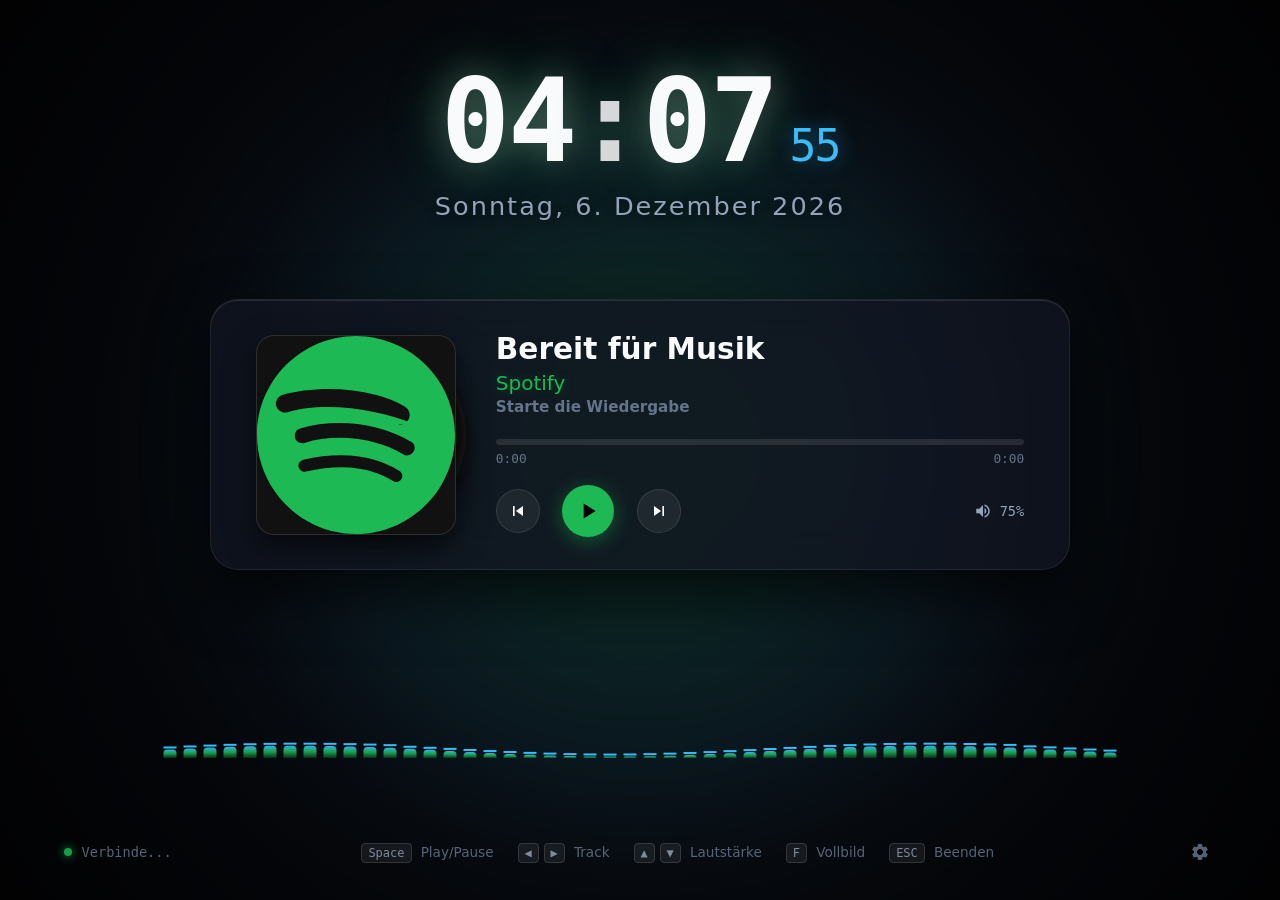
==== assets/index.html @ 856a1a88 "feat(screensaver): initial release v1.0 with WebKitGTK, AES-256-GCM, Canvas Visualizer and MPRIS" ====
<!DOCTYPE html>
<html lang="de">
<head>
  <meta charset="UTF-8">
  <meta name="viewport" content="width=device-width, initial-scale=1.0">
  <title>Spotify Screensaver</title>
  <link rel="stylesheet" href="style.css">
</head>
<body>
  <!-- Ambient background glow matching album art or neon green -->
  <div class="ambient-glow" id="ambientGlow"></div>
  <div class="vignette"></div>

  <!-- Main Screensaver Canvas & Layout -->
  <main class="screensaver-container">
    <!-- Top: Clock & Date -->
    <header class="clock-section">
      <div class="time-display" id="timeDisplay">
        <span id="hours">00</span><span class="colon">:</span><span id="minutes">00</span><span class="seconds-sub" id="seconds">00</span>
      </div>
      <div class="date-display" id="dateDisplay">Lade Datum...</div>
    </header>

    <!-- Center: Spotify Player Glassmorphism Card -->
    <section class="player-card" id="playerCard">
      <div class="cover-wrapper">
        <div class="vinyl-disc" id="vinylDisc">
          <div class="vinyl-grooves"></div>
          <div class="vinyl-center"></div>
        </div>
        <img id="coverImg" class="album-cover" src="data:image/svg+xml;utf8,<svg xmlns='http://www.w3.org/2000/svg' width='300' height='300' viewBox='0 0 24 24' fill='%231db954'><path d='M12 0C5.4 0 0 5.4 0 12s5.4 12 12 12 12-5.4 12-12S18.66 0 12 0zm5.521 17.34c-.24.359-.66.48-1.021.24-2.82-1.74-6.36-2.101-10.561-1.141-.418.122-.779-.179-.899-.539-.12-.421.18-.78.54-.9 4.56-1.021 8.52-.6 11.64 1.32.42.18.479.659.301 1.02zm1.44-3.3c-.301.42-.841.6-1.262.3-3.239-1.98-8.159-2.58-11.939-1.38-.479.12-1.02-.12-1.14-.6-.12-.48.12-1.021.6-1.141C9.6 9.9 15 10.561 18.72 12.84c.361.181.54.78.241 1.2zm.12-3.36C13.38 8.4 7.26 8.16 3.72 9.24c-.6.18-1.2-.18-1.38-.72-.18-.6.18-1.2.72-1.38 4.08-1.2 10.8-1.02 14.88 1.44.54.3.72 1.02.42 1.56-.3.48-1.02.72-1.26.54z'/></svg>" alt="Album Cover">
      </div>

      <div class="track-details">
        <div class="title-container">
          <h1 class="track-title" id="trackTitle">Bereit für Musik</h1>
        </div>
        <h2 class="track-artist" id="trackArtist">Spotify</h2>
        <h3 class="track-album" id="trackAlbum">Starte die Wiedergabe</h3>

        <!-- Progress Bar -->
        <div class="progress-section">
          <div class="progress-bar-container" id="progressBarContainer">
            <div class="progress-fill" id="progressFill"></div>
          </div>
          <div class="time-stamps">
            <span id="currentTime">0:00</span>
            <span id="totalTime">0:00</span>
          </div>
        </div>

        <!-- Interactive Controls -->
        <div class="controls-bar">
          <button class="btn-ctrl" id="btnPrev" title="Vorheriger Track (Pfeil Links)">
            <svg viewBox="0 0 24 24" fill="currentColor"><path d="M6 6h2v12H6zm3.5 6l8.5 6V6z"/></svg>
          </button>
          <button class="btn-ctrl btn-play" id="btnPlay" title="Wiedergabe/Pause (Leertaste)">
            <svg id="playIcon" viewBox="0 0 24 24" fill="currentColor"><path d="M8 5v14l11-7z"/></svg>
            <svg id="pauseIcon" class="hidden" viewBox="0 0 24 24" fill="currentColor"><path d="M6 19h4V5H6v14zm8-14v14h4V5h-4z"/></svg>
          </button>
          <button class="btn-ctrl" id="btnNext" title="Nächster Track (Pfeil Rechts)">
            <svg viewBox="0 0 24 24" fill="currentColor"><path d="M6 18l8.5-6L6 6v12zM16 6v12h2V6h-2z"/></svg>
          </button>
          <div class="volume-container">
            <svg class="vol-icon" viewBox="0 0 24 24" fill="currentColor"><path d="M3 9v6h4l5 5V4L7 9H3zm13.5 3c0-1.77-1.02-3.29-2.5-4.03v8.05c1.48-.73 2.5-2.25 2.5-4.02zM14 3.23v2.06c2.89.86 5 3.54 5 6.71s-2.11 5.85-5 6.71v2.06c4.01-.91 7-4.49 7-8.77s-2.99-7.86-7-8.77z"/></svg>
            <span id="volText">75%</span>
          </div>
        </div>
      </div>
    </section>

    <!-- Bottom: Dynamic Audio Spectrum Canvas Visualizer -->
    <div class="visualizer-container">
      <canvas id="visualizerCanvas"></canvas>
    </div>

    <!-- Footer: Status & Hotkey Hints -->
    <footer class="hud-footer" id="hudFooter">
      <div class="source-indicator">
        <span class="status-dot" id="statusDot"></span>
        <span id="sourceLabel">Verbinde...</span>
      </div>
      <div class="hotkey-hints">
        <span><kbd>Space</kbd> Play/Pause</span>
        <span><kbd>◀</kbd><kbd>▶</kbd> Track</span>
        <span><kbd>▲</kbd><kbd>▼</kbd> Lautstärke</span>
        <span><kbd>F</kbd> Vollbild</span>
        <span><kbd>ESC</kbd> Beenden</span>
      </div>
      <button class="btn-settings" id="btnSettings" title="Einstellungen">
        <svg viewBox="0 0 24 24" fill="currentColor"><path d="M19.14 12.94c.04-.3.06-.61.06-.94 0-.32-.02-.64-.07-.94l2.03-1.58c.18-.14.23-.41.12-.61l-1.92-3.32c-.12-.22-.37-.29-.59-.22l-2.39.96c-.5-.38-1.03-.7-1.62-.94l-.36-2.54c-.04-.24-.24-.41-.48-.41h-3.84c-.24 0-.43.17-.47.41l-.36 2.54c-.59.24-1.13.57-1.62.94l-2.39-.96c-.22-.08-.47 0-.59.22L2.74 8.87c-.12.21-.08.47.12.61l2.03 1.58c-.05.3-.09.63-.09.94s.02.64.07.94l-2.03 1.58c-.18.14-.23.41-.12.61l1.92 3.32c.12.22.37.29.59.22l2.39-.96c.5.38 1.03.7 1.62.94l.36 2.54c.05.24.24.41.48.41h3.84c.24 0 .44-.17.47-.41l.36-2.54c.59-.24 1.13-.56 1.62-.94l2.39.96c.22.08.47 0 .59-.22l1.92-3.32c.12-.22.07-.47-.12-.61l-2.01-1.58zM12 15.6c-1.98 0-3.6-1.62-3.6-3.6s1.62-3.6 3.6-3.6 3.6 1.62 3.6 3.6-1.62 3.6-3.6 3.6z"/></svg>
      </button>
    </footer>
  </main>

  <!-- Settings Modal -->
  <div class="modal-overlay hidden" id="modalSettings">
    <div class="modal-content">
      <div class="modal-header">
        <h2>⚙️ Screensaver Einstellungen</h2>
        <button class="btn-close" id="btnCloseModal">&times;</button>
      </div>
      <div class="modal-body">
        <div class="form-group">
          <label for="cfgVisualizer">Visualizer-Stil:</label>
          <select id="cfgVisualizer">
            <option value="bars">Frequenzbalken (Bars)</option>
            <option value="wave">Oszillographische Welle (Wave)</option>
            <option value="minimal">Minimalistischer Glow</option>
          </select>
        </div>
        <div class="form-group">
          <label>
            <input type="checkbox" id="cfgClockFormat" checked> 24-Stunden-Uhrzeit verwenden
          </label>
        </div>
        <div class="form-group">
          <label>
            <input type="checkbox" id="cfgAutoSkip"> KI-Mood DJ aktiv (Skip bei unpassenden Songs)
          </label>
        </div>
        <div class="form-group">
          <label for="cfgAIKey">FreeLLM / OpenAI API-Key:</label>
          <input type="password" id="cfgAIKey" placeholder="freellmapi-...">
        </div>
        <div class="form-group">
          <label for="cfgAIUrl">KI API Base URL:</label>
          <input type="text" id="cfgAIUrl" value="http://localhost:9001">
        </div>
      </div>
      <div class="modal-footer">
        <button class="btn-primary" id="btnSaveConfig">Speichern</button>
      </div>
    </div>
  </div>

  <script src="app.js"></script>
</body>
</html>
---- assets/style.css ----
:root {
  --bg-deep: #07090e;
  --panel-bg: rgba(18, 22, 34, 0.72);
  --panel-border: rgba(255, 255, 255, 0.08);
  --spotify-green: #1db954;
  --spotify-glow: rgba(29, 185, 84, 0.4);
  --accent-cyan: #38bdf8;
  --text-primary: #f8fafc;
  --text-secondary: #94a3b8;
  --text-muted: #64748b;
  --font-sans: system-ui, -apple-system, BlinkMacSystemFont, "Segoe UI", Roboto, sans-serif;
  --font-mono: "JetBrains Mono", "SF Mono", Consolas, Menlo, monospace;
}

* {
  box-sizing: border-box;
  margin: 0;
  padding: 0;
  user-select: none;
  -webkit-user-select: none;
}

html, body {
  width: 100vw;
  height: 100vh;
  overflow: hidden;
  background-color: var(--bg-deep);
  color: var(--text-primary);
  font-family: var(--font-sans);
}

body.hide-cursor {
  cursor: none;
}

/* Ambient glow background */
.ambient-glow {
  position: absolute;
  top: 50%;
  left: 50%;
  transform: translate(-50%, -50%);
  width: 90vw;
  height: 90vh;
  border-radius: 50%;
  background: radial-gradient(circle, var(--spotify-glow) 0%, rgba(56, 189, 248, 0.15) 40%, transparent 70%);
  filter: blur(80px);
  opacity: 0.65;
  transition: background 1.5s ease, opacity 1.5s ease;
  z-index: 0;
  pointer-events: none;
}

.vignette {
  position: absolute;
  inset: 0;
  background: radial-gradient(circle at center, transparent 40%, rgba(0, 0, 0, 0.8) 100%);
  z-index: 1;
  pointer-events: none;
}

.screensaver-container {
  position: relative;
  z-index: 2;
  width: 100vw;
  height: 100vh;
  display: flex;
  flex-direction: column;
  justify-content: space-between;
  align-items: center;
  padding: 3rem 4rem 2rem 4rem;
}

/* Clock Header */
.clock-section {
  text-align: center;
  display: flex;
  flex-direction: column;
  align-items: center;
  margin-top: 1rem;
}

.time-display {
  font-family: var(--font-mono);
  font-size: clamp(4.5rem, 9vw, 8.5rem);
  font-weight: 700;
  letter-spacing: -2px;
  line-height: 1;
  color: var(--text-primary);
  text-shadow: 0 0 35px rgba(255, 255, 255, 0.25), 0 0 60px var(--spotify-glow);
  display: flex;
  align-items: baseline;
}

.colon {
  animation: pulse 1s infinite;
  opacity: 0.85;
}

@keyframes pulse {
  0%, 100% { opacity: 0.85; }
  50% { opacity: 0.3; }
}

.seconds-sub {
  font-size: clamp(1.8rem, 3.5vw, 3.2rem);
  color: var(--accent-cyan);
  margin-left: 0.75rem;
  font-weight: 500;
  text-shadow: 0 0 20px rgba(56, 189, 248, 0.5);
}

.date-display {
  font-size: clamp(1.1rem, 2vw, 1.6rem);
  font-weight: 400;
  color: var(--text-secondary);
  letter-spacing: 2px;
  text-transform: capitalize;
  margin-top: 0.75rem;
  text-shadow: 0 2px 10px rgba(0, 0, 0, 0.5);
}

/* Player Card */
.player-card {
  display: flex;
  align-items: center;
  gap: 2.5rem;
  background: var(--panel-bg);
  border: 1px solid var(--panel-border);
  backdrop-filter: blur(24px);
  -webkit-backdrop-filter: blur(24px);
  padding: 2rem 2.8rem;
  border-radius: 28px;
  box-shadow: 0 25px 60px rgba(0, 0, 0, 0.7), inset 0 1px 0 rgba(255, 255, 255, 0.1);
  max-width: 860px;
  width: 90%;
  transition: transform 0.3s cubic-bezier(0.16, 1, 0.3, 1), box-shadow 0.3s ease;
}

.player-card:hover {
  transform: translateY(-2px);
  box-shadow: 0 30px 70px rgba(0, 0, 0, 0.8), 0 0 30px rgba(29, 185, 84, 0.2);
}

.cover-wrapper {
  position: relative;
  width: 200px;
  height: 200px;
  flex-shrink: 0;
}

.album-cover {
  position: relative;
  z-index: 2;
  width: 100%;
  height: 100%;
  border-radius: 18px;
  object-fit: cover;
  box-shadow: 0 12px 30px rgba(0, 0, 0, 0.6);
  border: 1px solid rgba(255, 255, 255, 0.12);
  background: #111;
}

/* Vinyl disc animation behind cover */
.vinyl-disc {
  position: absolute;
  top: 10px;
  left: 30px;
  width: 180px;
  height: 180px;
  border-radius: 50%;
  background: radial-gradient(circle, #080808 20%, #1a1a1a 45%, #0d0d0d 65%, #222 75%, #050505 100%);
  box-shadow: 0 10px 25px rgba(0, 0, 0, 0.7);
  z-index: 1;
  transition: transform 0.6s cubic-bezier(0.16, 1, 0.3, 1);
}

.is-playing .vinyl-disc {
  transform: translateX(45px);
  animation: spin 3s linear infinite;
}

@keyframes spin {
  100% { transform: translateX(45px) rotate(360deg); }
}

.vinyl-center {
  position: absolute;
  top: 50%;
  left: 50%;
  transform: translate(-50%, -50%);
  width: 50px;
  height: 50px;
  border-radius: 50%;
  background: var(--spotify-green);
  border: 4px solid #fff;
}

.track-details {
  flex: 1;
  min-width: 0;
  display: flex;
  flex-direction: column;
}

.title-container {
  overflow: hidden;
  white-space: nowrap;
}

.track-title {
  font-size: 1.85rem;
  font-weight: 700;
  color: var(--text-primary);
  margin-bottom: 0.3rem;
  text-overflow: ellipsis;
  overflow: hidden;
}

.track-artist {
  font-size: 1.25rem;
  font-weight: 500;
  color: var(--spotify-green);
  margin-bottom: 0.2rem;
  text-shadow: 0 0 12px rgba(29, 185, 84, 0.3);
}

.track-album {
  font-size: 0.95rem;
  color: var(--text-muted);
  margin-bottom: 1.4rem;
}

/* Progress bar */
.progress-section {
  width: 100%;
  margin-bottom: 1.2rem;
}

.progress-bar-container {
  width: 100%;
  height: 6px;
  background: rgba(255, 255, 255, 0.1);
  border-radius: 4px;
  cursor: pointer;
  overflow: hidden;
  position: relative;
}

.progress-fill {
  height: 100%;
  width: 0%;
  background: linear-gradient(90deg, var(--spotify-green), var(--accent-cyan));
  border-radius: 4px;
  transition: width 0.3s linear;
  box-shadow: 0 0 8px var(--spotify-green);
}

.time-stamps {
  display: flex;
  justify-content: space-between;
  font-size: 0.8rem;
  font-family: var(--font-mono);
  color: var(--text-muted);
  margin-top: 0.4rem;
}

/* Controls */
.controls-bar {
  display: flex;
  align-items: center;
  gap: 1.4rem;
}

.btn-ctrl {
  background: rgba(255, 255, 255, 0.06);
  border: 1px solid rgba(255, 255, 255, 0.1);
  color: var(--text-primary);
  width: 44px;
  height: 44px;
  border-radius: 50%;
  display: flex;
  align-items: center;
  justify-content: center;
  cursor: pointer;
  transition: all 0.2s ease;
}

.btn-ctrl svg {
  width: 20px;
  height: 20px;
}

.btn-ctrl:hover {
  background: rgba(255, 255, 255, 0.15);
  transform: scale(1.08);
  border-color: rgba(255, 255, 255, 0.25);
}

.btn-ctrl:active {
  transform: scale(0.96);
}

.btn-play {
  width: 52px;
  height: 52px;
  background: var(--spotify-green);
  color: #000;
  border-color: transparent;
  box-shadow: 0 4px 20px var(--spotify-glow);
}

.btn-play svg {
  width: 26px;
  height: 26px;
}

.btn-play:hover {
  background: #1ed760;
  transform: scale(1.1);
  box-shadow: 0 6px 28px rgba(30, 215, 96, 0.6);
}

.volume-container {
  display: flex;
  align-items: center;
  gap: 0.5rem;
  margin-left: auto;
  color: var(--text-secondary);
  font-size: 0.85rem;
  font-family: var(--font-mono);
}

.vol-icon {
  width: 18px;
  height: 18px;
}

/* Visualizer */
.visualizer-container {
  width: 90%;
  max-width: 960px;
  height: 110px;
  display: flex;
  align-items: flex-end;
  justify-content: center;
}

#visualizerCanvas {
  width: 100%;
  height: 100%;
}

/* Footer HUD */
.hud-footer {
  width: 100%;
  display: flex;
  justify-content: space-between;
  align-items: center;
  font-size: 0.85rem;
  color: var(--text-muted);
  opacity: 0.85;
  transition: opacity 0.5s ease;
}

.hud-footer.faded {
  opacity: 0.15;
}

.source-indicator {
  display: flex;
  align-items: center;
  gap: 0.6rem;
  font-family: var(--font-mono);
}

.status-dot {
  width: 8px;
  height: 8px;
  border-radius: 50%;
  background-color: var(--spotify-green);
  box-shadow: 0 0 10px var(--spotify-green);
  display: inline-block;
}

.hotkey-hints {
  display: flex;
  gap: 1.5rem;
}

.hotkey-hints kbd {
  background: rgba(255, 255, 255, 0.08);
  border: 1px solid rgba(255, 255, 255, 0.15);
  border-radius: 4px;
  padding: 2px 6px;
  font-family: var(--font-mono);
  font-size: 0.75rem;
  color: var(--text-secondary);
  margin-right: 0.3rem;
}

.btn-settings {
  background: transparent;
  border: none;
  color: var(--text-muted);
  cursor: pointer;
  width: 32px;
  height: 32px;
  display: flex;
  align-items: center;
  justify-content: center;
  border-radius: 50%;
  transition: all 0.2s ease;
}

.btn-settings svg {
  width: 20px;
  height: 20px;
}

.btn-settings:hover {
  color: var(--text-primary);
  background: rgba(255, 255, 255, 0.08);
  transform: rotate(45deg);
}

/* Modal */
.modal-overlay {
  position: fixed;
  inset: 0;
  background: rgba(0, 0, 0, 0.75);
  backdrop-filter: blur(10px);
  display: flex;
  align-items: center;
  justify-content: center;
  z-index: 100;
  transition: opacity 0.3s ease;
}

.modal-content {
  background: #161b22;
  border: 1px solid var(--panel-border);
  border-radius: 20px;
  width: 90%;
  max-width: 480px;
  padding: 1.8rem;
  box-shadow: 0 20px 50px rgba(0, 0, 0, 0.8);
}

.modal-header {
  display: flex;
  justify-content: space-between;
  align-items: center;
  margin-bottom: 1.5rem;
}

.modal-header h2 {
  font-size: 1.3rem;
  color: var(--text-primary);
}

.btn-close {
  background: transparent;
  border: none;
  font-size: 1.8rem;
  color: var(--text-muted);
  cursor: pointer;
}

.form-group {
  margin-bottom: 1.2rem;
}

.form-group label {
  display: block;
  font-size: 0.9rem;
  color: var(--text-secondary);
  margin-bottom: 0.4rem;
}

.form-group input[type="text"],
.form-group input[type="password"],
.form-group select {
  width: 100%;
  background: #0d1117;
  border: 1px solid rgba(255, 255, 255, 0.12);
  border-radius: 8px;
  padding: 0.6rem 0.8rem;
  color: var(--text-primary);
  font-family: inherit;
  outline: none;
}

.form-group input:focus,
.form-group select:focus {
  border-color: var(--spotify-green);
}

.modal-footer {
  display: flex;
  justify-content: flex-end;
  margin-top: 1.5rem;
}

.btn-primary {
  background: var(--spotify-green);
  color: #000;
  font-weight: 600;
  border: none;
  border-radius: 8px;
  padding: 0.6rem 1.4rem;
  cursor: pointer;
  transition: transform 0.2s ease;
}

.btn-primary:hover {
  transform: scale(1.05);
}

.hidden {
  display: none !important;
}
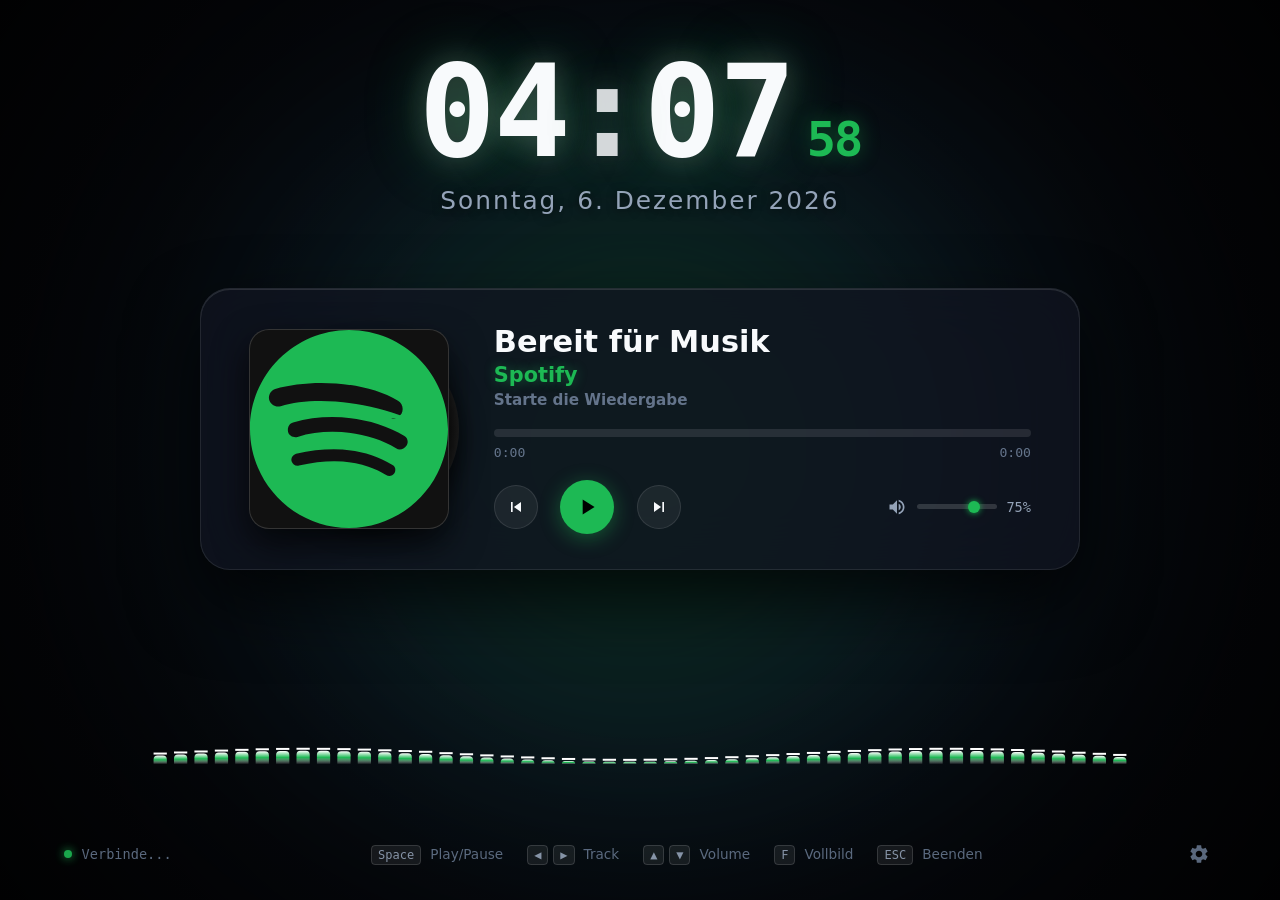
==== commit 4b506da9: "feat(screensaver): v1.1 hotfix - remove AI bloat, add themes, multi-mode visualizer, progress scrubb" ====
--- a/assets/index.html
+++ b/assets/index.html
@@ -3,17 +3,15 @@
 <head>
   <meta charset="UTF-8">
   <meta name="viewport" content="width=device-width, initial-scale=1.0">
-  <title>Spotify Screensaver</title>
+  <title>Spotify Screensaver v1.1</title>
   <link rel="stylesheet" href="style.css">
 </head>
-<body>
-  <!-- Ambient background glow matching album art or neon green -->
+<body data-theme="spotify">
   <div class="ambient-glow" id="ambientGlow"></div>
   <div class="vignette"></div>
 
-  <!-- Main Screensaver Canvas & Layout -->
   <main class="screensaver-container">
-    <!-- Top: Clock & Date -->
+    <!-- Top: Luxury Clock & Date -->
     <header class="clock-section">
       <div class="time-display" id="timeDisplay">
         <span id="hours">00</span><span class="colon">:</span><span id="minutes">00</span><span class="seconds-sub" id="seconds">00</span>
@@ -21,12 +19,12 @@
       <div class="date-display" id="dateDisplay">Lade Datum...</div>
     </header>
 
-    <!-- Center: Spotify Player Glassmorphism Card -->
+    <!-- Center: Floating Glassmorphic Player Card -->
     <section class="player-card" id="playerCard">
       <div class="cover-wrapper">
         <div class="vinyl-disc" id="vinylDisc">
           <div class="vinyl-grooves"></div>
-          <div class="vinyl-center"></div>
+          <div class="vinyl-center" id="vinylCenter"></div>
         </div>
         <img id="coverImg" class="album-cover" src="data:image/svg+xml;utf8,<svg xmlns='http://www.w3.org/2000/svg' width='300' height='300' viewBox='0 0 24 24' fill='%231db954'><path d='M12 0C5.4 0 0 5.4 0 12s5.4 12 12 12 12-5.4 12-12S18.66 0 12 0zm5.521 17.34c-.24.359-.66.48-1.021.24-2.82-1.74-6.36-2.101-10.561-1.141-.418.122-.779-.179-.899-.539-.12-.421.18-.78.54-.9 4.56-1.021 8.52-.6 11.64 1.32.42.18.479.659.301 1.02zm1.44-3.3c-.301.42-.841.6-1.262.3-3.239-1.98-8.159-2.58-11.939-1.38-.479.12-1.02-.12-1.14-.6-.12-.48.12-1.021.6-1.141C9.6 9.9 15 10.561 18.72 12.84c.361.181.54.78.241 1.2zm.12-3.36C13.38 8.4 7.26 8.16 3.72 9.24c-.6.18-1.2-.18-1.38-.72-.18-.6.18-1.2.72-1.38 4.08-1.2 10.8-1.02 14.88 1.44.54.3.72 1.02.42 1.56-.3.48-1.02.72-1.26.54z'/></svg>" alt="Album Cover">
       </div>
@@ -38,10 +36,11 @@
         <h2 class="track-artist" id="trackArtist">Spotify</h2>
         <h3 class="track-album" id="trackAlbum">Starte die Wiedergabe</h3>
 
-        <!-- Progress Bar -->
+        <!-- Interactive Progress Scrubber -->
         <div class="progress-section">
-          <div class="progress-bar-container" id="progressBarContainer">
+          <div class="progress-bar-container" id="progressBarContainer" title="Klicken zum Springen">
             <div class="progress-fill" id="progressFill"></div>
+            <div class="progress-handle" id="progressHandle"></div>
           </div>
           <div class="time-stamps">
             <span id="currentTime">0:00</span>
@@ -49,32 +48,35 @@
           </div>
         </div>
 
-        <!-- Interactive Controls -->
+        <!-- Controls Bar -->
         <div class="controls-bar">
-          <button class="btn-ctrl" id="btnPrev" title="Vorheriger Track (Pfeil Links)">
+          <button class="btn-ctrl" id="btnPrev" title="Vorheriger Song (◀)">
             <svg viewBox="0 0 24 24" fill="currentColor"><path d="M6 6h2v12H6zm3.5 6l8.5 6V6z"/></svg>
           </button>
-          <button class="btn-ctrl btn-play" id="btnPlay" title="Wiedergabe/Pause (Leertaste)">
+          <button class="btn-ctrl btn-play" id="btnPlay" title="Wiedergabe / Pause (Leertaste)">
             <svg id="playIcon" viewBox="0 0 24 24" fill="currentColor"><path d="M8 5v14l11-7z"/></svg>
             <svg id="pauseIcon" class="hidden" viewBox="0 0 24 24" fill="currentColor"><path d="M6 19h4V5H6v14zm8-14v14h4V5h-4z"/></svg>
           </button>
-          <button class="btn-ctrl" id="btnNext" title="Nächster Track (Pfeil Rechts)">
+          <button class="btn-ctrl" id="btnNext" title="Nächster Song (▶)">
             <svg viewBox="0 0 24 24" fill="currentColor"><path d="M6 18l8.5-6L6 6v12zM16 6v12h2V6h-2z"/></svg>
           </button>
-          <div class="volume-container">
+
+          <!-- Interactive Volume Slider -->
+          <div class="volume-box">
             <svg class="vol-icon" viewBox="0 0 24 24" fill="currentColor"><path d="M3 9v6h4l5 5V4L7 9H3zm13.5 3c0-1.77-1.02-3.29-2.5-4.03v8.05c1.48-.73 2.5-2.25 2.5-4.02zM14 3.23v2.06c2.89.86 5 3.54 5 6.71s-2.11 5.85-5 6.71v2.06c4.01-.91 7-4.49 7-8.77s-2.99-7.86-7-8.77z"/></svg>
+            <input type="range" id="volSlider" min="0" max="100" value="75" class="vol-range" title="Lautstärke anpassen">
             <span id="volText">75%</span>
           </div>
         </div>
       </div>
     </section>
 
-    <!-- Bottom: Dynamic Audio Spectrum Canvas Visualizer -->
+    <!-- Bottom: Fluid Canvas Spectrum Visualizer -->
     <div class="visualizer-container">
       <canvas id="visualizerCanvas"></canvas>
     </div>
 
-    <!-- Footer: Status & Hotkey Hints -->
+    <!-- HUD Footer -->
     <footer class="hud-footer" id="hudFooter">
       <div class="source-indicator">
         <span class="status-dot" id="statusDot"></span>
@@ -83,53 +85,58 @@
       <div class="hotkey-hints">
         <span><kbd>Space</kbd> Play/Pause</span>
         <span><kbd>◀</kbd><kbd>▶</kbd> Track</span>
-        <span><kbd>▲</kbd><kbd>▼</kbd> Lautstärke</span>
+        <span><kbd>▲</kbd><kbd>▼</kbd> Volume</span>
         <span><kbd>F</kbd> Vollbild</span>
         <span><kbd>ESC</kbd> Beenden</span>
       </div>
-      <button class="btn-settings" id="btnSettings" title="Einstellungen">
+      <button class="btn-settings" id="btnSettings" title="Layout & Einstellungen">
         <svg viewBox="0 0 24 24" fill="currentColor"><path d="M19.14 12.94c.04-.3.06-.61.06-.94 0-.32-.02-.64-.07-.94l2.03-1.58c.18-.14.23-.41.12-.61l-1.92-3.32c-.12-.22-.37-.29-.59-.22l-2.39.96c-.5-.38-1.03-.7-1.62-.94l-.36-2.54c-.04-.24-.24-.41-.48-.41h-3.84c-.24 0-.43.17-.47.41l-.36 2.54c-.59.24-1.13.57-1.62.94l-2.39-.96c-.22-.08-.47 0-.59.22L2.74 8.87c-.12.21-.08.47.12.61l2.03 1.58c-.05.3-.09.63-.09.94s.02.64.07.94l-2.03 1.58c-.18.14-.23.41-.12.61l1.92 3.32c.12.22.37.29.59.22l2.39-.96c.5.38 1.03.7 1.62.94l.36 2.54c.05.24.24.41.48.41h3.84c.24 0 .44-.17.47-.41l.36-2.54c.59-.24 1.13-.56 1.62-.94l2.39.96c.22.08.47 0 .59-.22l1.92-3.32c.12-.22.07-.47-.12-.61l-2.01-1.58zM12 15.6c-1.98 0-3.6-1.62-3.6-3.6s1.62-3.6 3.6-3.6 3.6 1.62 3.6 3.6-1.62 3.6-3.6 3.6z"/></svg>
       </button>
     </footer>
   </main>
 
-  <!-- Settings Modal -->
+  <!-- Clean Layout & Design Settings Modal (No AI!) -->
   <div class="modal-overlay hidden" id="modalSettings">
     <div class="modal-content">
       <div class="modal-header">
-        <h2>⚙️ Screensaver Einstellungen</h2>
+        <h2>⚙️ Screensaver Anpassungen</h2>
         <button class="btn-close" id="btnCloseModal">&times;</button>
       </div>
       <div class="modal-body">
         <div class="form-group">
-          <label for="cfgVisualizer">Visualizer-Stil:</label>
+          <label>🎨 Farbakzent (Theme):</label>
+          <div class="theme-selector">
+            <button class="btn-theme-swatch swatch-spotify active" data-theme="spotify" title="Spotify Green"></button>
+            <button class="btn-theme-swatch swatch-cyan" data-theme="cyan" title="Electric Cyan"></button>
+            <button class="btn-theme-swatch swatch-purple" data-theme="purple" title="Neon Purple"></button>
+            <button class="btn-theme-swatch swatch-amber" data-theme="amber" title="Sunset Amber"></button>
+          </div>
+        </div>
+        <div class="form-group">
+          <label for="cfgVisualizer">🌊 Visualizer-Stil:</label>
           <select id="cfgVisualizer">
-            <option value="bars">Frequenzbalken (Bars)</option>
-            <option value="wave">Oszillographische Welle (Wave)</option>
-            <option value="minimal">Minimalistischer Glow</option>
+            <option value="bars">Frequenzbalken mit Peak-Hold (Bars)</option>
+            <option value="wave">Fließende Oszillograph-Welle (Wave)</option>
+            <option value="mirrored">Gespiegelte Doppelsäulen (Mirrored)</option>
           </select>
         </div>
         <div class="form-group">
+          <label for="cfgSensitivity">⚡ Visualizer-Intensität:</label>
+          <input type="range" id="cfgSensitivity" min="30" max="150" value="80" class="vol-range">
+        </div>
+        <div class="form-group-checkbox">
           <label>
-            <input type="checkbox" id="cfgClockFormat" checked> 24-Stunden-Uhrzeit verwenden
+            <input type="checkbox" id="cfgClockFormat" checked> 24-Stunden-Format nutzen
           </label>
         </div>
-        <div class="form-group">
+        <div class="form-group-checkbox">
           <label>
-            <input type="checkbox" id="cfgAutoSkip"> KI-Mood DJ aktiv (Skip bei unpassenden Songs)
+            <input type="checkbox" id="cfgShowSeconds" checked> Sekundenanzeige einblenden
           </label>
-        </div>
-        <div class="form-group">
-          <label for="cfgAIKey">FreeLLM / OpenAI API-Key:</label>
-          <input type="password" id="cfgAIKey" placeholder="freellmapi-...">
-        </div>
-        <div class="form-group">
-          <label for="cfgAIUrl">KI API Base URL:</label>
-          <input type="text" id="cfgAIUrl" value="http://localhost:9001">
         </div>
       </div>
       <div class="modal-footer">
-        <button class="btn-primary" id="btnSaveConfig">Speichern</button>
+        <button class="btn-primary" id="btnSaveConfig">Fertig</button>
       </div>
     </div>
   </div>
--- a/assets/style.css
+++ b/assets/style.css
@@ -1,15 +1,34 @@
+/* Theme Variables */
 :root {
-  --bg-deep: #07090e;
-  --panel-bg: rgba(18, 22, 34, 0.72);
-  --panel-border: rgba(255, 255, 255, 0.08);
-  --spotify-green: #1db954;
-  --spotify-glow: rgba(29, 185, 84, 0.4);
-  --accent-cyan: #38bdf8;
+  --bg-deep: #06080d;
+  --panel-bg: rgba(16, 21, 32, 0.75);
+  --panel-border: rgba(255, 255, 255, 0.09);
+  --accent-primary: #1db954;
+  --accent-glow: rgba(29, 185, 84, 0.4);
+  --accent-secondary: #38bdf8;
   --text-primary: #f8fafc;
   --text-secondary: #94a3b8;
   --text-muted: #64748b;
   --font-sans: system-ui, -apple-system, BlinkMacSystemFont, "Segoe UI", Roboto, sans-serif;
   --font-mono: "JetBrains Mono", "SF Mono", Consolas, Menlo, monospace;
+}
+
+body[data-theme="cyan"] {
+  --accent-primary: #00f2ff;
+  --accent-glow: rgba(0, 242, 255, 0.4);
+  --accent-secondary: #3b82f6;
+}
+
+body[data-theme="purple"] {
+  --accent-primary: #c084fc;
+  --accent-glow: rgba(192, 132, 252, 0.45);
+  --accent-secondary: #f43f5e;
+}
+
+body[data-theme="amber"] {
+  --accent-primary: #fbbf24;
+  --accent-glow: rgba(251, 191, 36, 0.45);
+  --accent-secondary: #f97316;
 }
 
 * {
@@ -39,13 +58,13 @@
   top: 50%;
   left: 50%;
   transform: translate(-50%, -50%);
-  width: 90vw;
-  height: 90vh;
-  border-radius: 50%;
-  background: radial-gradient(circle, var(--spotify-glow) 0%, rgba(56, 189, 248, 0.15) 40%, transparent 70%);
-  filter: blur(80px);
+  width: 95vw;
+  height: 95vh;
+  border-radius: 50%;
+  background: radial-gradient(circle, var(--accent-glow) 0%, rgba(56, 189, 248, 0.12) 45%, transparent 75%);
+  filter: blur(90px);
   opacity: 0.65;
-  transition: background 1.5s ease, opacity 1.5s ease;
+  transition: background 1.2s ease, opacity 1s ease;
   z-index: 0;
   pointer-events: none;
 }
@@ -53,7 +72,7 @@
 .vignette {
   position: absolute;
   inset: 0;
-  background: radial-gradient(circle at center, transparent 40%, rgba(0, 0, 0, 0.8) 100%);
+  background: radial-gradient(circle at center, transparent 35%, rgba(0, 0, 0, 0.85) 100%);
   z-index: 1;
   pointer-events: none;
 }
@@ -67,7 +86,7 @@
   flex-direction: column;
   justify-content: space-between;
   align-items: center;
-  padding: 3rem 4rem 2rem 4rem;
+  padding: 2.5rem 4rem 1.8rem 4rem;
 }
 
 /* Clock Header */
@@ -76,17 +95,17 @@
   display: flex;
   flex-direction: column;
   align-items: center;
-  margin-top: 1rem;
+  margin-top: 0.5rem;
 }
 
 .time-display {
   font-family: var(--font-mono);
-  font-size: clamp(4.5rem, 9vw, 8.5rem);
-  font-weight: 700;
+  font-size: clamp(4.8rem, 10vw, 8.8rem);
+  font-weight: 800;
   letter-spacing: -2px;
   line-height: 1;
   color: var(--text-primary);
-  text-shadow: 0 0 35px rgba(255, 255, 255, 0.25), 0 0 60px var(--spotify-glow);
+  text-shadow: 0 0 30px rgba(255, 255, 255, 0.2), 0 0 60px var(--accent-glow);
   display: flex;
   align-items: baseline;
 }
@@ -102,43 +121,43 @@
 }
 
 .seconds-sub {
-  font-size: clamp(1.8rem, 3.5vw, 3.2rem);
-  color: var(--accent-cyan);
-  margin-left: 0.75rem;
+  font-size: clamp(1.8rem, 3.8vw, 3.2rem);
+  color: var(--accent-primary);
+  margin-left: 0.8rem;
+  font-weight: 600;
+  text-shadow: 0 0 20px var(--accent-glow);
+}
+
+.date-display {
+  font-size: clamp(1.1rem, 2vw, 1.55rem);
   font-weight: 500;
-  text-shadow: 0 0 20px rgba(56, 189, 248, 0.5);
-}
-
-.date-display {
-  font-size: clamp(1.1rem, 2vw, 1.6rem);
-  font-weight: 400;
   color: var(--text-secondary);
   letter-spacing: 2px;
   text-transform: capitalize;
-  margin-top: 0.75rem;
-  text-shadow: 0 2px 10px rgba(0, 0, 0, 0.5);
+  margin-top: 0.6rem;
+  text-shadow: 0 2px 10px rgba(0, 0, 0, 0.6);
 }
 
 /* Player Card */
 .player-card {
   display: flex;
   align-items: center;
-  gap: 2.5rem;
+  gap: 2.8rem;
   background: var(--panel-bg);
   border: 1px solid var(--panel-border);
-  backdrop-filter: blur(24px);
-  -webkit-backdrop-filter: blur(24px);
-  padding: 2rem 2.8rem;
-  border-radius: 28px;
-  box-shadow: 0 25px 60px rgba(0, 0, 0, 0.7), inset 0 1px 0 rgba(255, 255, 255, 0.1);
-  max-width: 860px;
+  backdrop-filter: blur(28px);
+  -webkit-backdrop-filter: blur(28px);
+  padding: 2.2rem 3rem;
+  border-radius: 30px;
+  box-shadow: 0 30px 70px rgba(0, 0, 0, 0.75), inset 0 1px 0 rgba(255, 255, 255, 0.12);
+  max-width: 880px;
   width: 90%;
   transition: transform 0.3s cubic-bezier(0.16, 1, 0.3, 1), box-shadow 0.3s ease;
 }
 
 .player-card:hover {
-  transform: translateY(-2px);
-  box-shadow: 0 30px 70px rgba(0, 0, 0, 0.8), 0 0 30px rgba(29, 185, 84, 0.2);
+  transform: translateY(-3px);
+  box-shadow: 0 35px 80px rgba(0, 0, 0, 0.85), 0 0 35px var(--accent-glow);
 }
 
 .cover-wrapper {
@@ -153,14 +172,13 @@
   z-index: 2;
   width: 100%;
   height: 100%;
-  border-radius: 18px;
+  border-radius: 20px;
   object-fit: cover;
-  box-shadow: 0 12px 30px rgba(0, 0, 0, 0.6);
-  border: 1px solid rgba(255, 255, 255, 0.12);
+  box-shadow: 0 15px 35px rgba(0, 0, 0, 0.7);
+  border: 1px solid rgba(255, 255, 255, 0.15);
   background: #111;
 }
 
-/* Vinyl disc animation behind cover */
 .vinyl-disc {
   position: absolute;
   top: 10px;
@@ -168,19 +186,19 @@
   width: 180px;
   height: 180px;
   border-radius: 50%;
-  background: radial-gradient(circle, #080808 20%, #1a1a1a 45%, #0d0d0d 65%, #222 75%, #050505 100%);
+  background: radial-gradient(circle, #080808 20%, #1c1c1c 40%, #0d0d0d 60%, #252525 75%, #050505 100%);
   box-shadow: 0 10px 25px rgba(0, 0, 0, 0.7);
   z-index: 1;
   transition: transform 0.6s cubic-bezier(0.16, 1, 0.3, 1);
 }
 
 .is-playing .vinyl-disc {
-  transform: translateX(45px);
+  transform: translateX(48px);
   animation: spin 3s linear infinite;
 }
 
 @keyframes spin {
-  100% { transform: translateX(45px) rotate(360deg); }
+  100% { transform: translateX(48px) rotate(360deg); }
 }
 
 .vinyl-center {
@@ -188,11 +206,12 @@
   top: 50%;
   left: 50%;
   transform: translate(-50%, -50%);
-  width: 50px;
-  height: 50px;
-  border-radius: 50%;
-  background: var(--spotify-green);
+  width: 54px;
+  height: 54px;
+  border-radius: 50%;
+  background: var(--accent-primary);
   border: 4px solid #fff;
+  transition: background 0.3s ease;
 }
 
 .track-details {
@@ -208,29 +227,30 @@
 }
 
 .track-title {
-  font-size: 1.85rem;
-  font-weight: 700;
+  font-size: 1.9rem;
+  font-weight: 800;
   color: var(--text-primary);
-  margin-bottom: 0.3rem;
+  margin-bottom: 0.25rem;
   text-overflow: ellipsis;
   overflow: hidden;
 }
 
 .track-artist {
-  font-size: 1.25rem;
-  font-weight: 500;
-  color: var(--spotify-green);
+  font-size: 1.3rem;
+  font-weight: 600;
+  color: var(--accent-primary);
   margin-bottom: 0.2rem;
-  text-shadow: 0 0 12px rgba(29, 185, 84, 0.3);
+  text-shadow: 0 0 12px var(--accent-glow);
+  transition: color 0.3s ease;
 }
 
 .track-album {
   font-size: 0.95rem;
   color: var(--text-muted);
-  margin-bottom: 1.4rem;
-}
-
-/* Progress bar */
+  margin-bottom: 1.3rem;
+}
+
+/* Progress Bar with Scrubber */
 .progress-section {
   width: 100%;
   margin-bottom: 1.2rem;
@@ -238,30 +258,53 @@
 
 .progress-bar-container {
   width: 100%;
-  height: 6px;
+  height: 8px;
   background: rgba(255, 255, 255, 0.1);
-  border-radius: 4px;
-  cursor: pointer;
-  overflow: hidden;
+  border-radius: 6px;
+  cursor: pointer;
   position: relative;
+  transition: height 0.2s ease;
+}
+
+.progress-bar-container:hover {
+  height: 10px;
 }
 
 .progress-fill {
   height: 100%;
   width: 0%;
-  background: linear-gradient(90deg, var(--spotify-green), var(--accent-cyan));
-  border-radius: 4px;
-  transition: width 0.3s linear;
-  box-shadow: 0 0 8px var(--spotify-green);
+  background: linear-gradient(90deg, var(--accent-primary), var(--accent-secondary));
+  border-radius: 6px;
+  box-shadow: 0 0 12px var(--accent-primary);
+  pointer-events: none;
+}
+
+.progress-handle {
+  position: absolute;
+  top: 50%;
+  left: 0%;
+  transform: translate(-50%, -50%);
+  width: 14px;
+  height: 14px;
+  border-radius: 50%;
+  background: #fff;
+  box-shadow: 0 0 10px rgba(0, 0, 0, 0.8), 0 0 10px var(--accent-primary);
+  opacity: 0;
+  transition: opacity 0.2s;
+  pointer-events: none;
+}
+
+.progress-bar-container:hover .progress-handle {
+  opacity: 1;
 }
 
 .time-stamps {
   display: flex;
   justify-content: space-between;
-  font-size: 0.8rem;
+  font-size: 0.82rem;
   font-family: var(--font-mono);
   color: var(--text-muted);
-  margin-top: 0.4rem;
+  margin-top: 0.5rem;
 }
 
 /* Controls */
@@ -291,22 +334,19 @@
 }
 
 .btn-ctrl:hover {
-  background: rgba(255, 255, 255, 0.15);
+  background: rgba(255, 255, 255, 0.16);
   transform: scale(1.08);
   border-color: rgba(255, 255, 255, 0.25);
 }
 
-.btn-ctrl:active {
-  transform: scale(0.96);
-}
-
 .btn-play {
-  width: 52px;
-  height: 52px;
-  background: var(--spotify-green);
+  width: 54px;
+  height: 54px;
+  background: var(--accent-primary);
   color: #000;
   border-color: transparent;
-  box-shadow: 0 4px 20px var(--spotify-glow);
+  box-shadow: 0 4px 20px var(--accent-glow);
+  transition: background 0.3s, transform 0.2s, box-shadow 0.2s;
 }
 
 .btn-play svg {
@@ -315,15 +355,14 @@
 }
 
 .btn-play:hover {
-  background: #1ed760;
   transform: scale(1.1);
-  box-shadow: 0 6px 28px rgba(30, 215, 96, 0.6);
-}
-
-.volume-container {
-  display: flex;
-  align-items: center;
-  gap: 0.5rem;
+  box-shadow: 0 6px 28px var(--accent-glow);
+}
+
+.volume-box {
+  display: flex;
+  align-items: center;
+  gap: 0.6rem;
   margin-left: auto;
   color: var(--text-secondary);
   font-size: 0.85rem;
@@ -331,15 +370,37 @@
 }
 
 .vol-icon {
-  width: 18px;
-  height: 18px;
+  width: 20px;
+  height: 20px;
+  flex-shrink: 0;
+}
+
+.vol-range {
+  -webkit-appearance: none;
+  appearance: none;
+  width: 80px;
+  height: 5px;
+  background: rgba(255, 255, 255, 0.15);
+  border-radius: 4px;
+  outline: none;
+  cursor: pointer;
+}
+
+.vol-range::-webkit-slider-thumb {
+  -webkit-appearance: none;
+  width: 12px;
+  height: 12px;
+  border-radius: 50%;
+  background: var(--accent-primary);
+  cursor: pointer;
+  box-shadow: 0 0 6px var(--accent-primary);
 }
 
 /* Visualizer */
 .visualizer-container {
   width: 90%;
-  max-width: 960px;
-  height: 110px;
+  max-width: 980px;
+  height: 120px;
   display: flex;
   align-items: flex-end;
   justify-content: center;
@@ -358,7 +419,7 @@
   align-items: center;
   font-size: 0.85rem;
   color: var(--text-muted);
-  opacity: 0.85;
+  opacity: 0.9;
   transition: opacity 0.5s ease;
 }
 
@@ -377,9 +438,10 @@
   width: 8px;
   height: 8px;
   border-radius: 50%;
-  background-color: var(--spotify-green);
-  box-shadow: 0 0 10px var(--spotify-green);
+  background-color: var(--accent-primary);
+  box-shadow: 0 0 10px var(--accent-primary);
   display: inline-block;
+  transition: background-color 0.3s;
 }
 
 .hotkey-hints {
@@ -403,8 +465,8 @@
   border: none;
   color: var(--text-muted);
   cursor: pointer;
-  width: 32px;
-  height: 32px;
+  width: 34px;
+  height: 34px;
   display: flex;
   align-items: center;
   justify-content: center;
@@ -413,8 +475,8 @@
 }
 
 .btn-settings svg {
-  width: 20px;
-  height: 20px;
+  width: 22px;
+  height: 22px;
 }
 
 .btn-settings:hover {
@@ -427,23 +489,22 @@
 .modal-overlay {
   position: fixed;
   inset: 0;
-  background: rgba(0, 0, 0, 0.75);
-  backdrop-filter: blur(10px);
+  background: rgba(0, 0, 0, 0.8);
+  backdrop-filter: blur(12px);
   display: flex;
   align-items: center;
   justify-content: center;
   z-index: 100;
-  transition: opacity 0.3s ease;
 }
 
 .modal-content {
-  background: #161b22;
+  background: #141923;
   border: 1px solid var(--panel-border);
-  border-radius: 20px;
+  border-radius: 22px;
   width: 90%;
   max-width: 480px;
-  padding: 1.8rem;
-  box-shadow: 0 20px 50px rgba(0, 0, 0, 0.8);
+  padding: 2rem;
+  box-shadow: 0 25px 60px rgba(0, 0, 0, 0.85);
 }
 
 .modal-header {
@@ -466,8 +527,38 @@
   cursor: pointer;
 }
 
+.theme-selector {
+  display: flex;
+  gap: 1rem;
+  margin-top: 0.5rem;
+}
+
+.btn-theme-swatch {
+  width: 38px;
+  height: 38px;
+  border-radius: 50%;
+  border: 2px solid transparent;
+  cursor: pointer;
+  transition: transform 0.2s, border-color 0.2s;
+}
+
+.btn-theme-swatch:hover {
+  transform: scale(1.15);
+}
+
+.btn-theme-swatch.active {
+  border-color: #fff;
+  transform: scale(1.15);
+  box-shadow: 0 0 12px rgba(255, 255, 255, 0.4);
+}
+
+.swatch-spotify { background: #1db954; }
+.swatch-cyan { background: #00f2ff; }
+.swatch-purple { background: #c084fc; }
+.swatch-amber { background: #fbbf24; }
+
 .form-group {
-  margin-bottom: 1.2rem;
+  margin-bottom: 1.3rem;
 }
 
 .form-group label {
@@ -477,39 +568,48 @@
   margin-bottom: 0.4rem;
 }
 
-.form-group input[type="text"],
-.form-group input[type="password"],
 .form-group select {
   width: 100%;
-  background: #0d1117;
+  background: #090c12;
   border: 1px solid rgba(255, 255, 255, 0.12);
   border-radius: 8px;
-  padding: 0.6rem 0.8rem;
+  padding: 0.65rem 0.8rem;
   color: var(--text-primary);
-  font-family: inherit;
   outline: none;
 }
 
-.form-group input:focus,
 .form-group select:focus {
-  border-color: var(--spotify-green);
+  border-color: var(--accent-primary);
+}
+
+.form-group-checkbox {
+  margin-bottom: 0.8rem;
+}
+
+.form-group-checkbox label {
+  display: flex;
+  align-items: center;
+  gap: 0.6rem;
+  font-size: 0.95rem;
+  color: var(--text-secondary);
+  cursor: pointer;
 }
 
 .modal-footer {
   display: flex;
   justify-content: flex-end;
-  margin-top: 1.5rem;
+  margin-top: 1.8rem;
 }
 
 .btn-primary {
-  background: var(--spotify-green);
+  background: var(--accent-primary);
   color: #000;
-  font-weight: 600;
+  font-weight: 700;
   border: none;
-  border-radius: 8px;
-  padding: 0.6rem 1.4rem;
-  cursor: pointer;
-  transition: transform 0.2s ease;
+  border-radius: 10px;
+  padding: 0.65rem 1.6rem;
+  cursor: pointer;
+  transition: transform 0.2s ease, background 0.3s;
 }
 
 .btn-primary:hover {
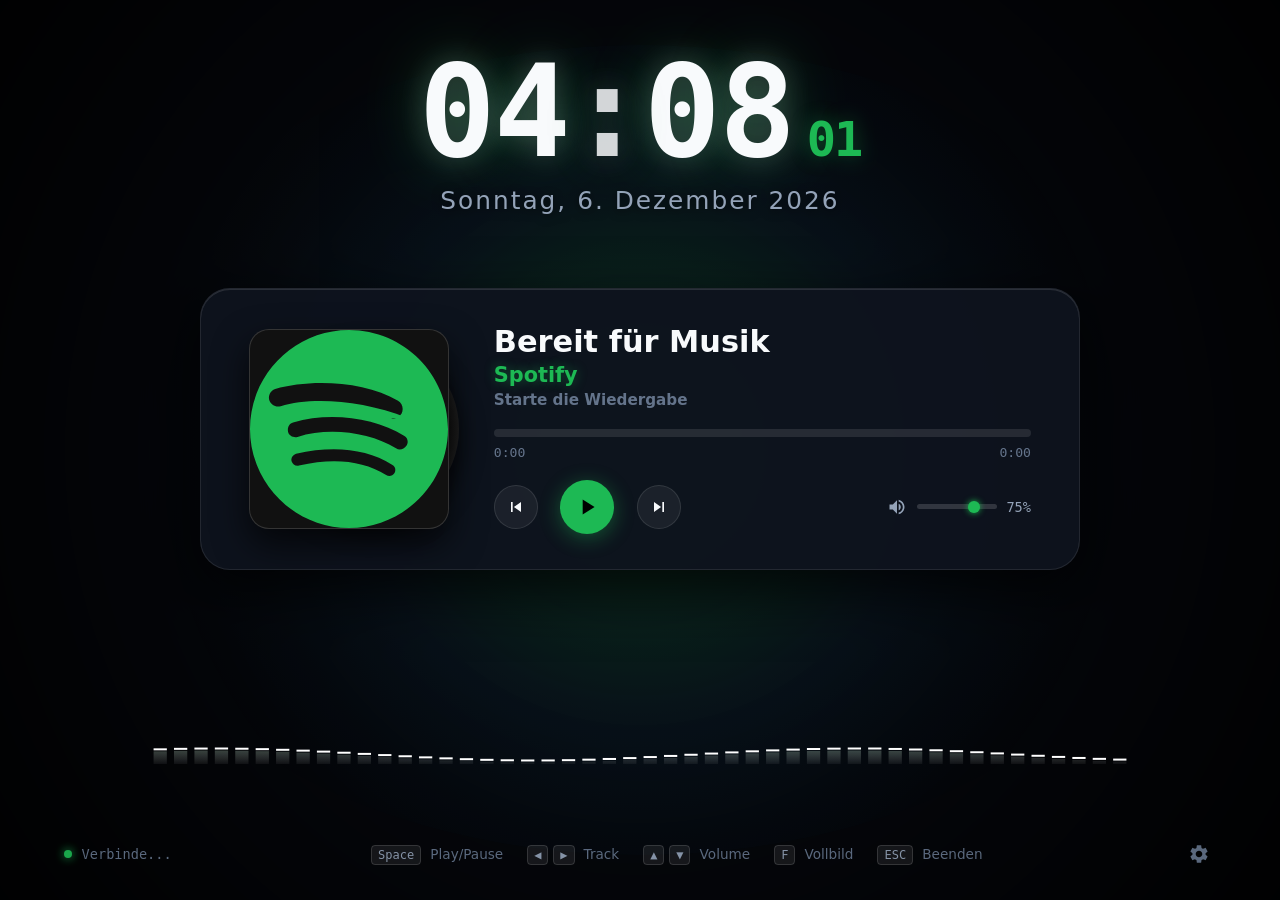
==== commit d6ebbb70: "feat: implement v1.3 live audio spectrum FFT, cover palette & idle daemon" ====
--- a/assets/index.html
+++ b/assets/index.html
@@ -3,7 +3,7 @@
 <head>
   <meta charset="UTF-8">
   <meta name="viewport" content="width=device-width, initial-scale=1.0">
-  <title>Spotify Screensaver v1.1</title>
+  <title>Spotify Screensaver v1.3</title>
   <link rel="stylesheet" href="style.css">
 </head>
 <body data-theme="spotify">
@@ -118,11 +118,17 @@
             <option value="bars">Frequenzbalken mit Peak-Hold (Bars)</option>
             <option value="wave">Fließende Oszillograph-Welle (Wave)</option>
             <option value="mirrored">Gespiegelte Doppelsäulen (Mirrored)</option>
+            <option value="circular">Zirkuläres Radial-Spektrum (Circular)</option>
           </select>
         </div>
         <div class="form-group">
           <label for="cfgSensitivity">⚡ Visualizer-Intensität:</label>
           <input type="range" id="cfgSensitivity" min="30" max="150" value="80" class="vol-range">
+        </div>
+        <div class="form-group-checkbox">
+          <label>
+            <input type="checkbox" id="cfgDynamicColors" checked> Dynamische Cover-Palette (Adaptive Glow & Accents)
+          </label>
         </div>
         <div class="form-group-checkbox">
           <label>
--- a/assets/style.css
+++ b/assets/style.css
@@ -1,7 +1,7 @@
 /* Theme Variables */
 :root {
   --bg-deep: #06080d;
-  --panel-bg: rgba(16, 21, 32, 0.75);
+  --panel-bg: rgba(14, 19, 30, 0.95);
   --panel-border: rgba(255, 255, 255, 0.09);
   --accent-primary: #1db954;
   --accent-glow: rgba(29, 185, 84, 0.4);
@@ -52,21 +52,21 @@
   cursor: none;
 }
 
-/* Ambient glow background */
+/* Ambient glow background (optimized zero-CPU radial gradient without Gaussian blur filter) */
 .ambient-glow {
   position: absolute;
   top: 50%;
   left: 50%;
-  transform: translate(-50%, -50%);
-  width: 95vw;
-  height: 95vh;
-  border-radius: 50%;
-  background: radial-gradient(circle, var(--accent-glow) 0%, rgba(56, 189, 248, 0.12) 45%, transparent 75%);
-  filter: blur(90px);
+  transform: translate3d(-50%, -50%, 0);
+  width: 90vw;
+  height: 90vh;
+  border-radius: 50%;
+  background: radial-gradient(circle, var(--accent-glow) 0%, rgba(56, 189, 248, 0.08) 40%, transparent 70%);
   opacity: 0.65;
   transition: background 1.2s ease, opacity 1s ease;
   z-index: 0;
   pointer-events: none;
+  will-change: opacity;
 }
 
 .vignette {
@@ -145,11 +145,9 @@
   gap: 2.8rem;
   background: var(--panel-bg);
   border: 1px solid var(--panel-border);
-  backdrop-filter: blur(28px);
-  -webkit-backdrop-filter: blur(28px);
   padding: 2.2rem 3rem;
   border-radius: 30px;
-  box-shadow: 0 30px 70px rgba(0, 0, 0, 0.75), inset 0 1px 0 rgba(255, 255, 255, 0.12);
+  box-shadow: 0 20px 60px rgba(0, 0, 0, 0.8), inset 0 1px 0 rgba(255, 255, 255, 0.12);
   max-width: 880px;
   width: 90%;
   transition: transform 0.3s cubic-bezier(0.16, 1, 0.3, 1), box-shadow 0.3s ease;
@@ -489,8 +487,7 @@
 .modal-overlay {
   position: fixed;
   inset: 0;
-  background: rgba(0, 0, 0, 0.8);
-  backdrop-filter: blur(12px);
+  background: rgba(4, 6, 12, 0.88);
   display: flex;
   align-items: center;
   justify-content: center;
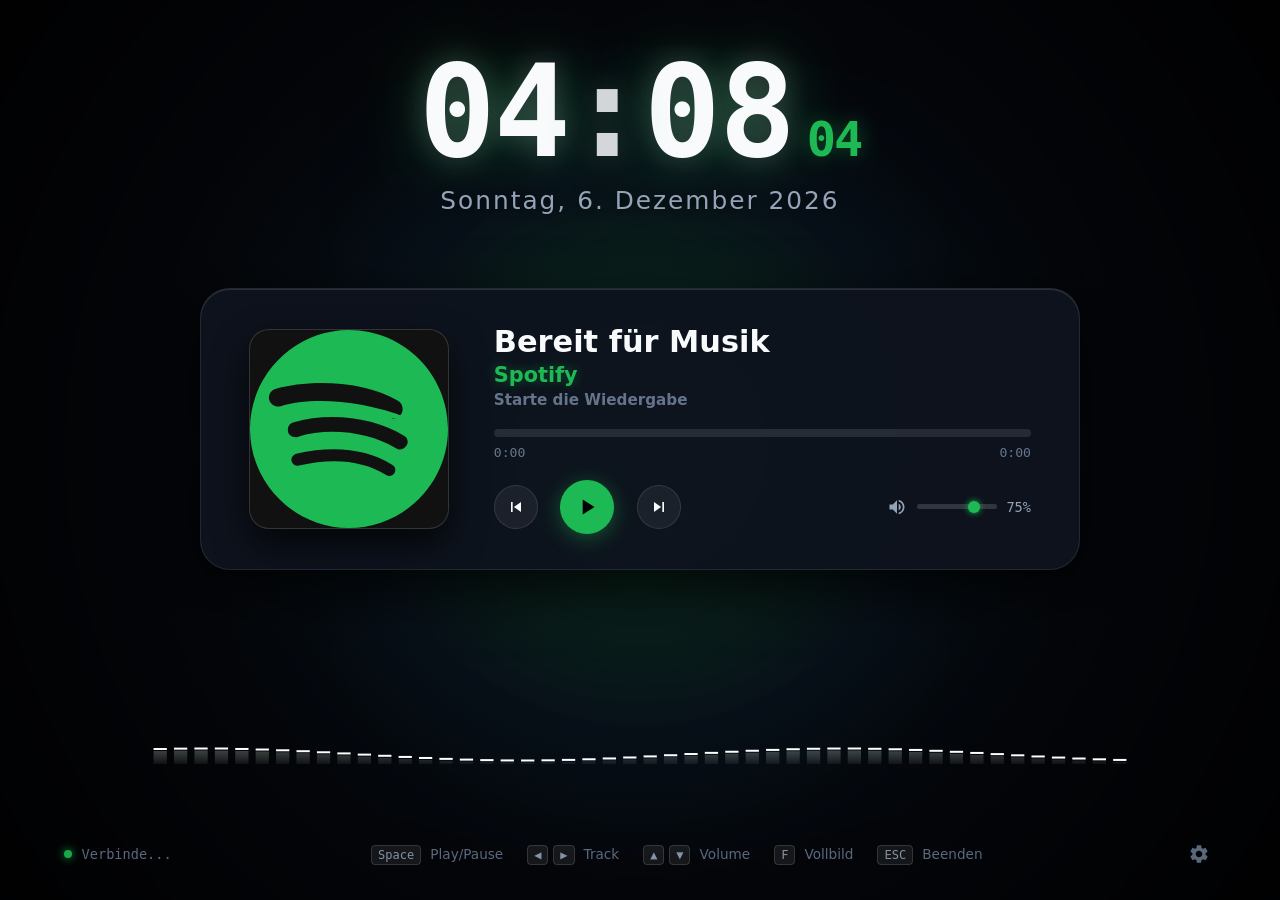
==== commit 832f0fa4: "feat: add advertisement handling and clean cover layout (v1.4)" ====
--- a/assets/index.html
+++ b/assets/index.html
@@ -3,7 +3,7 @@
 <head>
   <meta charset="UTF-8">
   <meta name="viewport" content="width=device-width, initial-scale=1.0">
-  <title>Spotify Screensaver v1.3</title>
+  <title>Spotify Screensaver v1.4</title>
   <link rel="stylesheet" href="style.css">
 </head>
 <body data-theme="spotify">
@@ -22,11 +22,11 @@
     <!-- Center: Floating Glassmorphic Player Card -->
     <section class="player-card" id="playerCard">
       <div class="cover-wrapper">
-        <div class="vinyl-disc" id="vinylDisc">
-          <div class="vinyl-grooves"></div>
-          <div class="vinyl-center" id="vinylCenter"></div>
+        <img id="coverImg" class="album-cover" src="data:image/svg+xml;utf8,<svg xmlns='http://www.w3.org/2000/svg' width='300' height='300' viewBox='0 0 24 24' fill='%231db954'><path d='M12 0C5.4 0 0 5.4 0 12s5.4 12 12 12 12-5.4 12-12S18.66 0 12 0zm5.521 17.34c-.24.359-.66.48-1.021.24-2.82-1.74-6.36-2.101-10.561-1.141-.418.122-.779-.179-.899-.539-.12-.421.18-.78.54-.9 4.56-1.021 8.52-.6 11.64 1.32.42.18.479.659.301 1.02zm1.44-3.3c-.301.42-.841.6-1.262.3-3.239-1.98-8.159-2.58-11.939-1.38-.479.12-1.02-.12-1.14-.6-.12-.48.12-1.021.6-1.141C9.6 9.9 15 10.561 18.72 12.84c.361.181.54.78.241 1.2zm.12-3.36C13.38 8.4 7.26 8.16 3.72 9.24c-.6.18-1.2-.18-1.38-.72-.18-.6.18-1.2.72-1.38 4.08-1.2 10.8-1.02 14.88 1.44.54.3.72 1.02.42 1.56-.3.48-1.02.72-1.26.54z'/></svg>" alt="Album Cover">
+        <div class="ad-badge hidden" id="adBadge">
+          <span class="ad-dot"></span>
+          <span class="ad-label">WERBUNG</span>
         </div>
-        <img id="coverImg" class="album-cover" src="data:image/svg+xml;utf8,<svg xmlns='http://www.w3.org/2000/svg' width='300' height='300' viewBox='0 0 24 24' fill='%231db954'><path d='M12 0C5.4 0 0 5.4 0 12s5.4 12 12 12 12-5.4 12-12S18.66 0 12 0zm5.521 17.34c-.24.359-.66.48-1.021.24-2.82-1.74-6.36-2.101-10.561-1.141-.418.122-.779-.179-.899-.539-.12-.421.18-.78.54-.9 4.56-1.021 8.52-.6 11.64 1.32.42.18.479.659.301 1.02zm1.44-3.3c-.301.42-.841.6-1.262.3-3.239-1.98-8.159-2.58-11.939-1.38-.479.12-1.02-.12-1.14-.6-.12-.48.12-1.021.6-1.141C9.6 9.9 15 10.561 18.72 12.84c.361.181.54.78.241 1.2zm.12-3.36C13.38 8.4 7.26 8.16 3.72 9.24c-.6.18-1.2-.18-1.38-.72-.18-.6.18-1.2.72-1.38 4.08-1.2 10.8-1.02 14.88 1.44.54.3.72 1.02.42 1.56-.3.48-1.02.72-1.26.54z'/></svg>" alt="Album Cover">
       </div>
 
       <div class="track-details">
--- a/assets/style.css
+++ b/assets/style.css
@@ -163,11 +163,13 @@
   width: 200px;
   height: 200px;
   flex-shrink: 0;
+  display: flex;
+  align-items: center;
+  justify-content: center;
 }
 
 .album-cover {
   position: relative;
-  z-index: 2;
   width: 100%;
   height: 100%;
   border-radius: 20px;
@@ -175,41 +177,56 @@
   box-shadow: 0 15px 35px rgba(0, 0, 0, 0.7);
   border: 1px solid rgba(255, 255, 255, 0.15);
   background: #111;
-}
-
-.vinyl-disc {
+  transition: transform 0.4s cubic-bezier(0.16, 1, 0.3, 1), box-shadow 0.4s ease;
+}
+
+.is-playing .album-cover {
+  box-shadow: 0 20px 45px rgba(0, 0, 0, 0.8), 0 0 30px var(--accent-glow);
+}
+
+.ad-badge {
   position: absolute;
-  top: 10px;
-  left: 30px;
-  width: 180px;
-  height: 180px;
-  border-radius: 50%;
-  background: radial-gradient(circle, #080808 20%, #1c1c1c 40%, #0d0d0d 60%, #252525 75%, #050505 100%);
-  box-shadow: 0 10px 25px rgba(0, 0, 0, 0.7);
-  z-index: 1;
-  transition: transform 0.6s cubic-bezier(0.16, 1, 0.3, 1);
-}
-
-.is-playing .vinyl-disc {
-  transform: translateX(48px);
-  animation: spin 3s linear infinite;
-}
-
-@keyframes spin {
-  100% { transform: translateX(48px) rotate(360deg); }
-}
-
-.vinyl-center {
-  position: absolute;
-  top: 50%;
+  bottom: 12px;
   left: 50%;
-  transform: translate(-50%, -50%);
-  width: 54px;
-  height: 54px;
-  border-radius: 50%;
-  background: var(--accent-primary);
-  border: 4px solid #fff;
-  transition: background 0.3s ease;
+  transform: translateX(-50%);
+  z-index: 10;
+  display: inline-flex;
+  align-items: center;
+  gap: 6px;
+  padding: 4px 12px;
+  background: rgba(10, 14, 23, 0.85);
+  backdrop-filter: blur(8px);
+  -webkit-backdrop-filter: blur(8px);
+  border: 1px solid rgba(16, 185, 129, 0.4);
+  border-radius: 20px;
+  box-shadow: 0 4px 12px rgba(0, 0, 0, 0.5);
+  pointer-events: none;
+  animation: adPulse 2.5s infinite ease-in-out;
+}
+
+.ad-dot {
+  width: 7px;
+  height: 7px;
+  border-radius: 50%;
+  background: #10b981;
+  box-shadow: 0 0 8px #10b981;
+}
+
+.ad-label {
+  font-size: 0.68rem;
+  font-weight: 700;
+  letter-spacing: 0.1em;
+  color: #fff;
+  text-transform: uppercase;
+}
+
+@keyframes adPulse {
+  0%, 100% { opacity: 0.9; transform: translateX(-50%) scale(1); }
+  50% { opacity: 1; transform: translateX(-50%) scale(1.04); box-shadow: 0 4px 18px rgba(16, 185, 129, 0.4); }
+}
+
+.is-ad .track-title {
+  color: #10b981;
 }
 
 .track-details {
